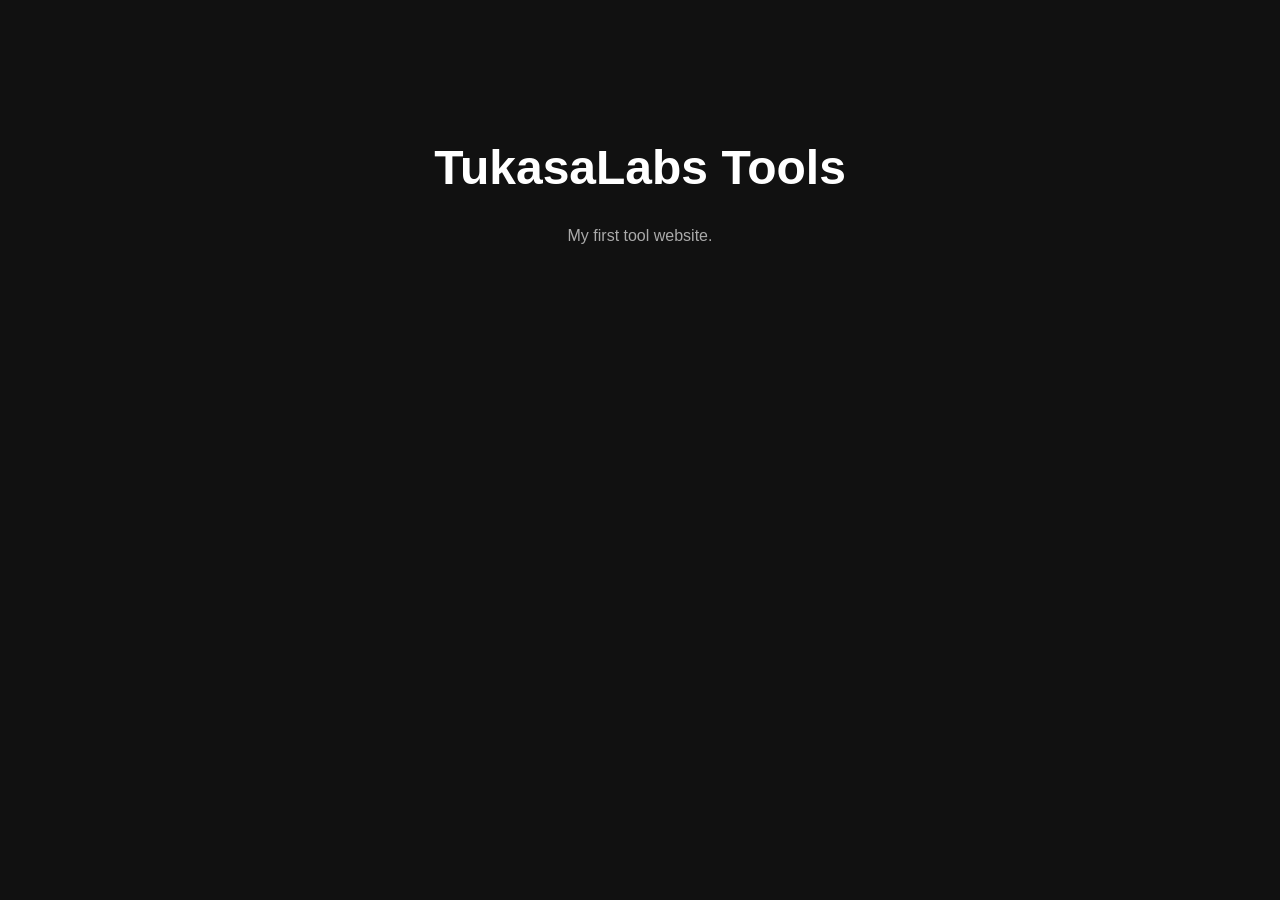
==== index.html @ 0bcee1b5 "Add basic styles" ====
<!DOCTYPE html>
<html lang="ja">
<head>
  <meta charset="UTF-8">
  <meta name="viewport" content="width=device-width, initial-scale=1.0">
  <title>TukasaLabs Tools</title>

  <style>
    body {
      background: #111;
      color: white;
      font-family: sans-serif;
      text-align: center;
      padding-top: 100px;
    }

    h1 {
      font-size: 48px;
    }

    p {
      color: #aaa;
    }
  </style>
</head>

<body>
  <h1>TukasaLabs Tools</h1>
  <p>My first tool website.</p>
</body>
</html>
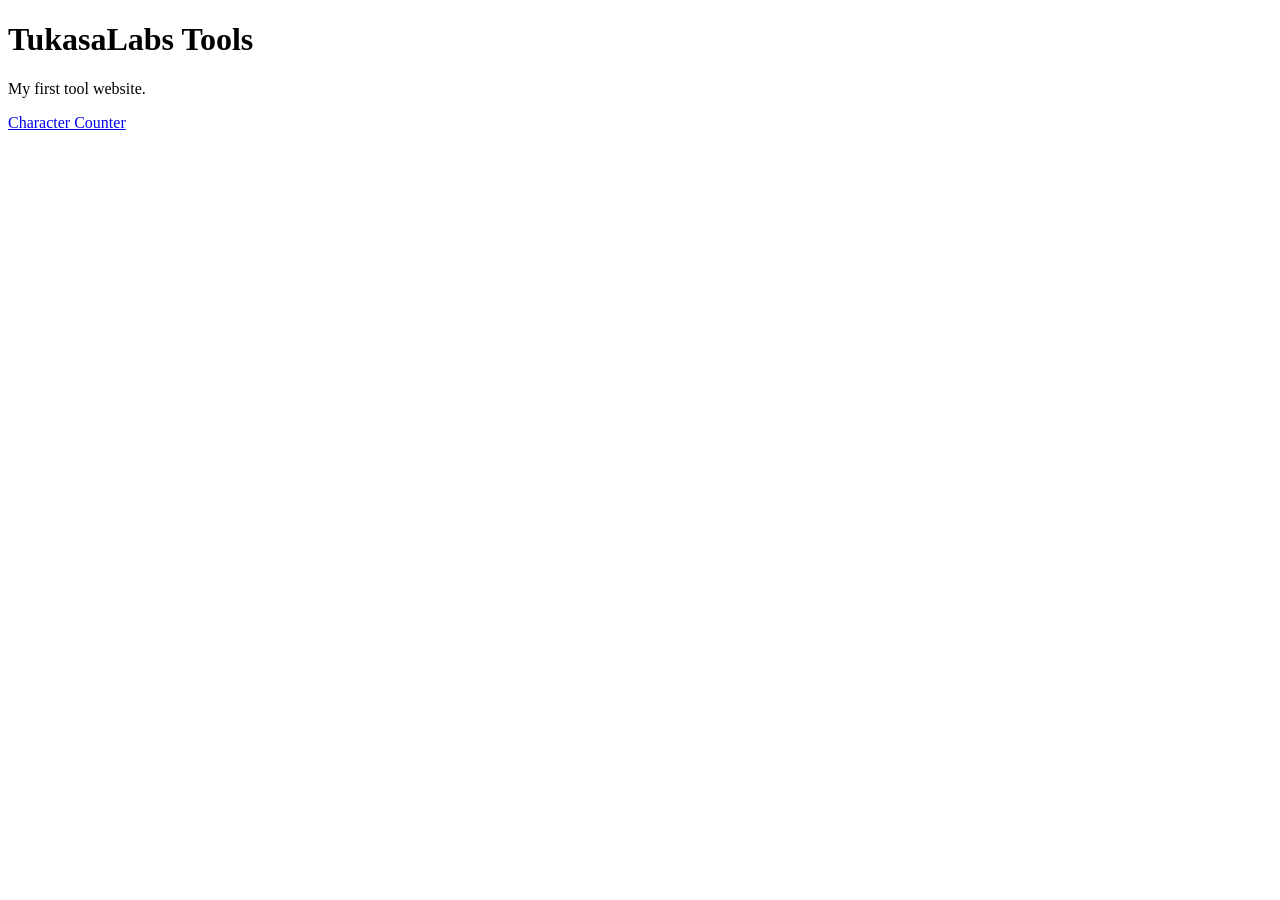
==== commit ccbb552d: "Update index.html" ====
--- a/index.html
+++ b/index.html
@@ -4,28 +4,14 @@
   <meta charset="UTF-8">
   <meta name="viewport" content="width=device-width, initial-scale=1.0">
   <title>TukasaLabs Tools</title>
+</head>
+<body>
 
-  <style>
-    body {
-      background: #111;
-      color: white;
-      font-family: sans-serif;
-      text-align: center;
-      padding-top: 100px;
-    }
+  <h1>TukasaLabs Tools</h1>
 
-    h1 {
-      font-size: 48px;
-    }
+  <p>My first tool website.</p>
 
-    p {
-      color: #aaa;
-    }
-  </style>
-</head>
+  <a href="tools/counter/">Character Counter</a>
 
-<body>
-  <h1>TukasaLabs Tools</h1>
-  <p>My first tool website.</p>
 </body>
 </html>
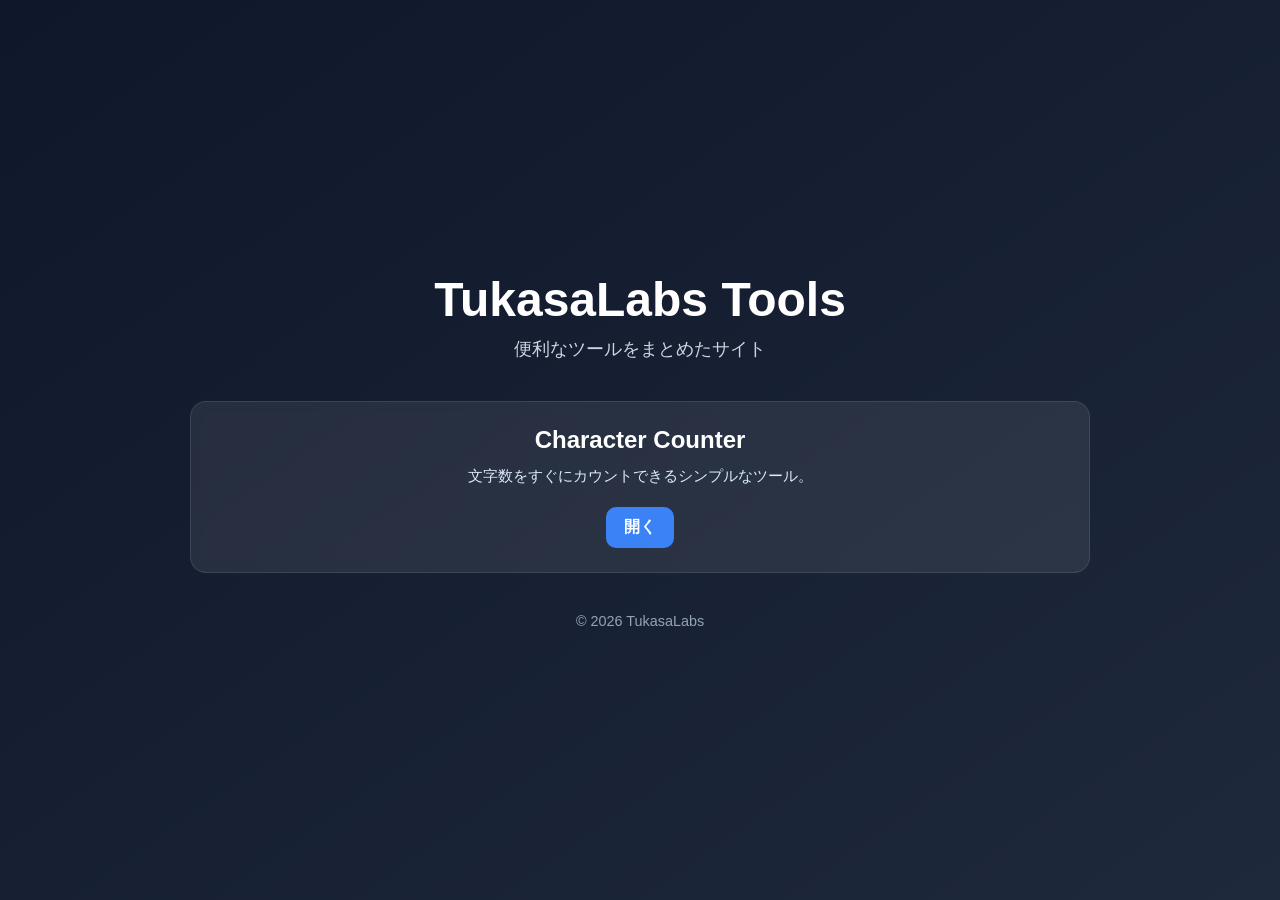
==== commit 7451191e: "Update index.html" ====
--- a/index.html
+++ b/index.html
@@ -1,17 +1,127 @@
 <!DOCTYPE html>
 <html lang="ja">
 <head>
-  <meta charset="UTF-8">
-  <meta name="viewport" content="width=device-width, initial-scale=1.0">
+  <meta charset="UTF-8" />
+  <meta name="viewport" content="width=device-width, initial-scale=1.0" />
   <title>TukasaLabs Tools</title>
+  <style>
+    * {
+      margin: 0;
+      padding: 0;
+      box-sizing: border-box;
+    }
+
+    body {
+      font-family: Arial, sans-serif;
+      background: linear-gradient(to bottom right, #0f172a, #1e293b);
+      color: white;
+      min-height: 100vh;
+      display: flex;
+      justify-content: center;
+      align-items: center;
+      padding: 20px;
+    }
+
+    .container {
+      width: 100%;
+      max-width: 900px;
+      text-align: center;
+    }
+
+    h1 {
+      font-size: 3rem;
+      margin-bottom: 10px;
+    }
+
+    p {
+      color: #cbd5e1;
+      margin-bottom: 40px;
+      font-size: 1.1rem;
+    }
+
+    .tools {
+      display: grid;
+      grid-template-columns: repeat(auto-fit, minmax(250px, 1fr));
+      gap: 20px;
+    }
+
+    .card {
+      background: rgba(255, 255, 255, 0.08);
+      border: 1px solid rgba(255, 255, 255, 0.1);
+      border-radius: 16px;
+      padding: 24px;
+      transition: 0.2s ease;
+      backdrop-filter: blur(6px);
+    }
+
+    .card:hover {
+      transform: translateY(-5px);
+      background: rgba(255, 255, 255, 0.12);
+    }
+
+    .card h2 {
+      margin-bottom: 12px;
+      font-size: 1.5rem;
+    }
+
+    .card p {
+      font-size: 0.95rem;
+      margin-bottom: 20px;
+      color: #dbeafe;
+    }
+
+    .card a {
+      display: inline-block;
+      text-decoration: none;
+      background: #3b82f6;
+      color: white;
+      padding: 10px 18px;
+      border-radius: 10px;
+      transition: 0.2s ease;
+      font-weight: bold;
+    }
+
+    .card a:hover {
+      background: #2563eb;
+    }
+
+    footer {
+      margin-top: 40px;
+      color: #94a3b8;
+      font-size: 0.9rem;
+    }
+  </style>
 </head>
 <body>
+  <div class="container">
+    <h1>TukasaLabs Tools</h1>
+    <p>便利なツールをまとめたサイト</p>
 
-  <h1>TukasaLabs Tools</h1>
+    <div class="tools">
+      <!-- Character Counter -->
+      <div class="card">
+        <h2>Character Counter</h2>
+        <p>
+          文字数をすぐにカウントできるシンプルなツール。
+        </p>
 
-  <p>My first tool website.</p>
+        <!-- ↓ ファイル名を自分のものに変更 -->
+        <a href="tools/counter/index.html">開く</a>
+      </div>
 
-  <a href="tools/counter/">Character Counter</a>
+      <!-- 新しいツールを追加するときはここをコピー -->
+      <!--
+      <div class="card">
+        <h2>Tool Name</h2>
+        <p>ツールの説明</p>
+        <a href="tool.html">開く</a>
+      </div>
+      -->
+    </div>
 
+    <footer>
+      © 2026 TukasaLabs
+    </footer>
+  </div>
 </body>
 </html>
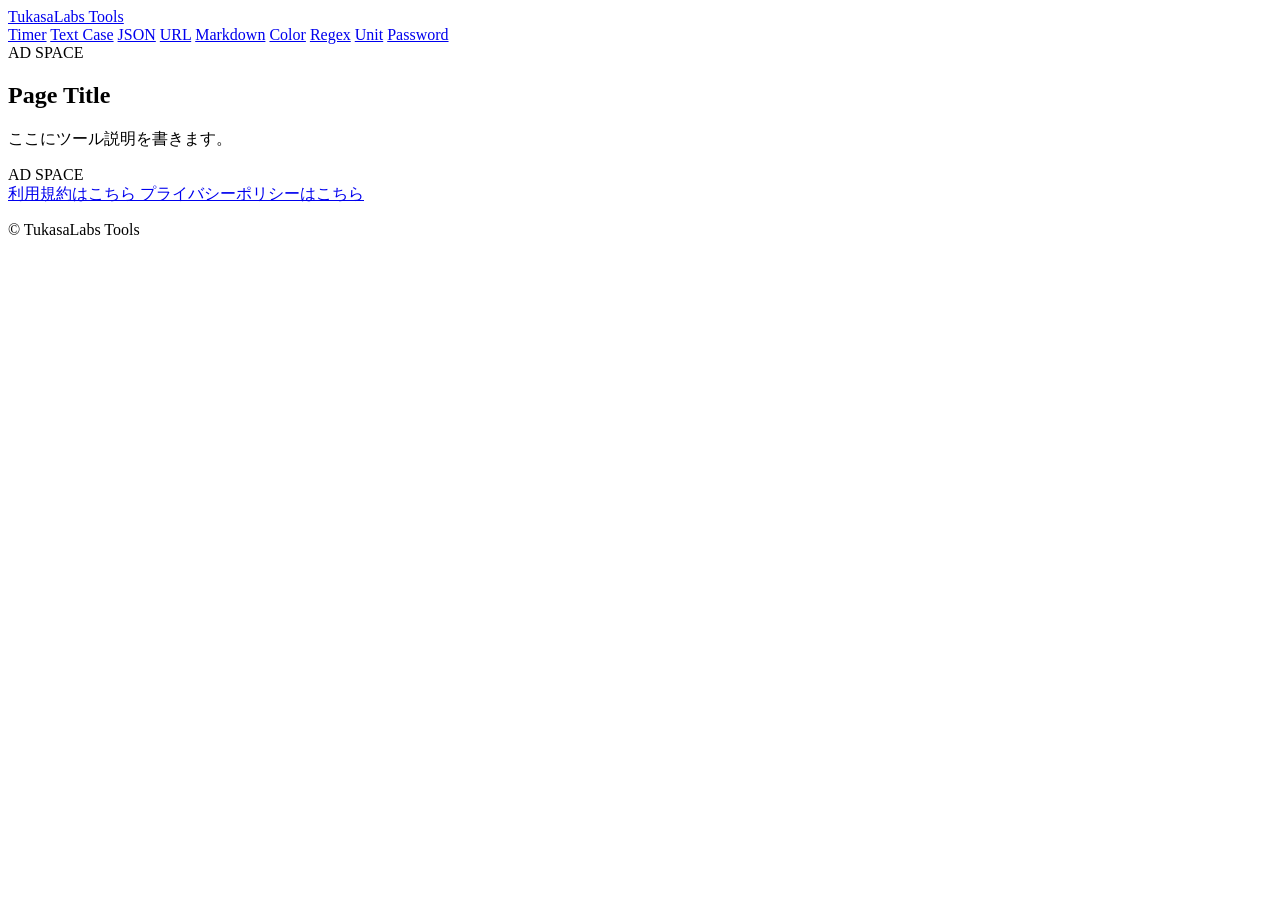
==== commit 9688cd05: "Update index.html" ====
--- a/index.html
+++ b/index.html
@@ -3,125 +3,91 @@
 <head>
   <meta charset="UTF-8" />
   <meta name="viewport" content="width=device-width, initial-scale=1.0" />
+
   <title>TukasaLabs Tools</title>
-  <style>
-    * {
-      margin: 0;
-      padding: 0;
-      box-sizing: border-box;
-    }
+  <meta
+    name="description"
+    content="軽量で高速なWebツール集"
+  />
 
-    body {
-      font-family: Arial, sans-serif;
-      background: linear-gradient(to bottom right, #0f172a, #1e293b);
-      color: white;
-      min-height: 100vh;
-      display: flex;
-      justify-content: center;
-      align-items: center;
-      padding: 20px;
-    }
-
-    .container {
-      width: 100%;
-      max-width: 900px;
-      text-align: center;
-    }
-
-    h1 {
-      font-size: 3rem;
-      margin-bottom: 10px;
-    }
-
-    p {
-      color: #cbd5e1;
-      margin-bottom: 40px;
-      font-size: 1.1rem;
-    }
-
-    .tools {
-      display: grid;
-      grid-template-columns: repeat(auto-fit, minmax(250px, 1fr));
-      gap: 20px;
-    }
-
-    .card {
-      background: rgba(255, 255, 255, 0.08);
-      border: 1px solid rgba(255, 255, 255, 0.1);
-      border-radius: 16px;
-      padding: 24px;
-      transition: 0.2s ease;
-      backdrop-filter: blur(6px);
-    }
-
-    .card:hover {
-      transform: translateY(-5px);
-      background: rgba(255, 255, 255, 0.12);
-    }
-
-    .card h2 {
-      margin-bottom: 12px;
-      font-size: 1.5rem;
-    }
-
-    .card p {
-      font-size: 0.95rem;
-      margin-bottom: 20px;
-      color: #dbeafe;
-    }
-
-    .card a {
-      display: inline-block;
-      text-decoration: none;
-      background: #3b82f6;
-      color: white;
-      padding: 10px 18px;
-      border-radius: 10px;
-      transition: 0.2s ease;
-      font-weight: bold;
-    }
-
-    .card a:hover {
-      background: #2563eb;
-    }
-
-    footer {
-      margin-top: 40px;
-      color: #94a3b8;
-      font-size: 0.9rem;
-    }
-  </style>
+  <link rel="stylesheet" href="style.css" />
 </head>
 <body>
-  <div class="container">
-    <h1>TukasaLabs Tools</h1>
-    <p>便利なツールをまとめたサイト</p>
 
-    <div class="tools">
-      <!-- Character Counter -->
-      <div class="card">
-        <h2>Character Counter</h2>
+  <!-- Header -->
+  <header class="site-header">
+    <div class="header-inner">
+
+      <a href="index.html" class="logo">
+        TukasaLabs Tools
+      </a>
+
+      <nav class="top-nav">
+        <a href="timer.html">Timer</a>
+        <a href="text-case.html">Text Case</a>
+        <a href="json-formatter.html">JSON</a>
+        <a href="url-encoder.html">URL</a>
+        <a href="markdown-preview.html">Markdown</a>
+        <a href="color-tool.html">Color</a>
+        <a href="regex-tester.html">Regex</a>
+        <a href="unit-converter.html">Unit</a>
+        <a href="password-generator.html">Password</a>
+      </nav>
+
+    </div>
+  </header>
+
+  <!-- Main Layout -->
+  <div class="page-layout">
+
+    <!-- Left Ad -->
+    <aside class="ad-space left-ad">
+      AD SPACE
+    </aside>
+
+    <!-- Main Content -->
+    <main class="main-content">
+
+      <section class="tool-container">
+
+        <h1>Page Title</h1>
+
         <p>
-          文字数をすぐにカウントできるシンプルなツール。
+          ここにツール説明を書きます。
         </p>
 
-        <!-- ↓ ファイル名を自分のものに変更 -->
-        <a href="tools/counter/index.html">開く</a>
-      </div>
+      </section>
 
-      <!-- 新しいツールを追加するときはここをコピー -->
-      <!--
-      <div class="card">
-        <h2>Tool Name</h2>
-        <p>ツールの説明</p>
-        <a href="tool.html">開く</a>
-      </div>
-      -->
+    </main>
+
+    <!-- Right Ad -->
+    <aside class="ad-space right-ad">
+      AD SPACE
+    </aside>
+
+  </div>
+
+  <!-- Footer -->
+  <footer class="site-footer">
+
+    <div class="footer-links">
+
+      <a href="terms.html">
+        利用規約はこちら
+      </a>
+
+      <a href="privacy.html">
+        プライバシーポリシーはこちら
+      </a>
+
     </div>
 
-    <footer>
-      © 2026 TukasaLabs
-    </footer>
-  </div>
+    <p class="copyright">
+      © TukasaLabs Tools
+    </p>
+
+  </footer>
+
+  <script src="script.js"></script>
 </body>
 </html>
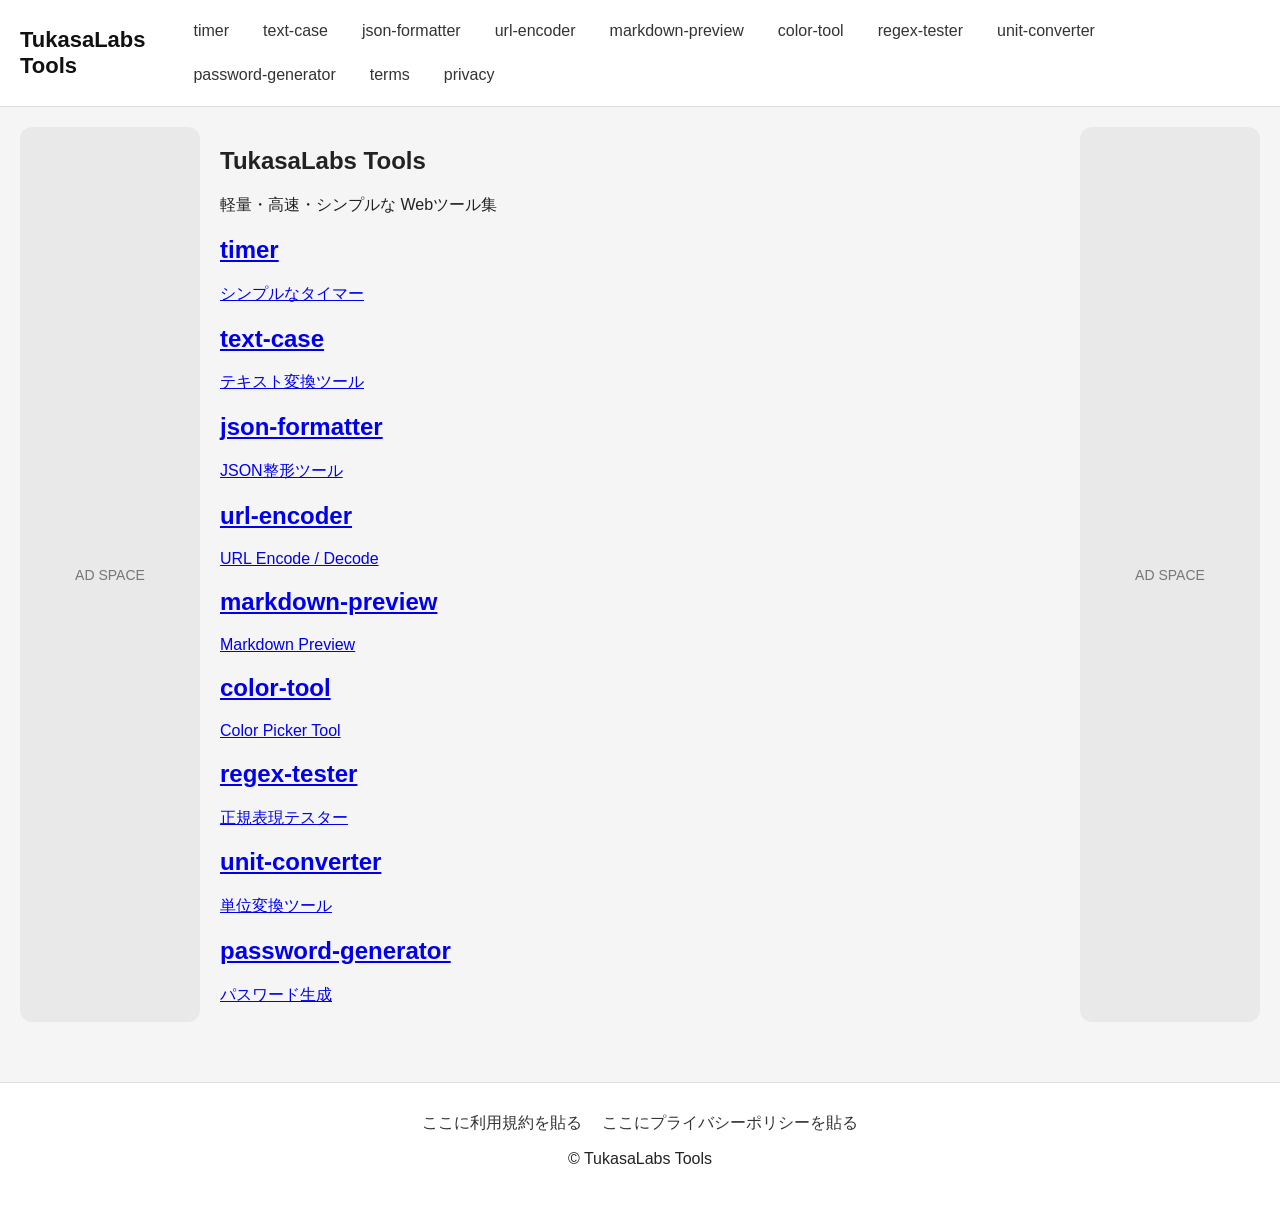
==== commit 81e545d0: "Update index.html" ====
--- a/index.html
+++ b/index.html
@@ -5,17 +5,22 @@
   <meta name="viewport" content="width=device-width, initial-scale=1.0" />
 
   <title>TukasaLabs Tools</title>
+
   <meta
     name="description"
-    content="軽量で高速なWebツール集"
+    content="軽量・高速・シンプルなWebツール集"
   />
 
   <link rel="stylesheet" href="style.css" />
 </head>
 <body>
 
-  <!-- Header -->
+  <!-- =========================
+       Header
+  ========================== -->
+
   <header class="site-header">
+
     <div class="header-inner">
 
       <a href="index.html" class="logo">
@@ -23,61 +28,189 @@
       </a>
 
       <nav class="top-nav">
-        <a href="timer.html">Timer</a>
-        <a href="text-case.html">Text Case</a>
-        <a href="json-formatter.html">JSON</a>
-        <a href="url-encoder.html">URL</a>
-        <a href="markdown-preview.html">Markdown</a>
-        <a href="color-tool.html">Color</a>
-        <a href="regex-tester.html">Regex</a>
-        <a href="unit-converter.html">Unit</a>
-        <a href="password-generator.html">Password</a>
+
+        <a href="timer.html">timer</a>
+
+        <a href="text-case.html">
+          text-case
+        </a>
+
+        <a href="json-formatter.html">
+          json-formatter
+        </a>
+
+        <a href="url-encoder.html">
+          url-encoder
+        </a>
+
+        <a href="markdown-preview.html">
+          markdown-preview
+        </a>
+
+        <a href="color-tool.html">
+          color-tool
+        </a>
+
+        <a href="regex-tester.html">
+          regex-tester
+        </a>
+
+        <a href="unit-converter.html">
+          unit-converter
+        </a>
+
+        <a href="password-generator.html">
+          password-generator
+        </a>
+
+        <a href="terms.html">
+          terms
+        </a>
+
+        <a href="privacy.html">
+          privacy
+        </a>
+
       </nav>
 
     </div>
+
   </header>
 
-  <!-- Main Layout -->
+  <!-- =========================
+       Layout
+  ========================== -->
+
   <div class="page-layout">
 
     <!-- Left Ad -->
-    <aside class="ad-space left-ad">
-      AD SPACE
+
+    <aside class="ad-space">
+
+      <div class="ad-box">
+        AD SPACE
+      </div>
+
     </aside>
 
-    <!-- Main Content -->
+    <!-- =========================
+         Main
+    ========================== -->
+
     <main class="main-content">
 
-      <section class="tool-container">
-
-        <h1>Page Title</h1>
+      <section class="hero-section">
+
+        <h1>
+          TukasaLabs Tools
+        </h1>
 
         <p>
-          ここにツール説明を書きます。
+          軽量・高速・シンプルな
+          Webツール集
         </p>
 
       </section>
 
+      <!-- =========================
+           Tool Grid
+      ========================== -->
+
+      <section class="tool-grid">
+
+        <a class="tool-card" href="timer.html">
+          <h2>timer</h2>
+          <p>
+            シンプルなタイマー
+          </p>
+        </a>
+
+        <a class="tool-card" href="text-case.html">
+          <h2>text-case</h2>
+          <p>
+            テキスト変換ツール
+          </p>
+        </a>
+
+        <a class="tool-card" href="json-formatter.html">
+          <h2>json-formatter</h2>
+          <p>
+            JSON整形ツール
+          </p>
+        </a>
+
+        <a class="tool-card" href="url-encoder.html">
+          <h2>url-encoder</h2>
+          <p>
+            URL Encode / Decode
+          </p>
+        </a>
+
+        <a class="tool-card" href="markdown-preview.html">
+          <h2>markdown-preview</h2>
+          <p>
+            Markdown Preview
+          </p>
+        </a>
+
+        <a class="tool-card" href="color-tool.html">
+          <h2>color-tool</h2>
+          <p>
+            Color Picker Tool
+          </p>
+        </a>
+
+        <a class="tool-card" href="regex-tester.html">
+          <h2>regex-tester</h2>
+          <p>
+            正規表現テスター
+          </p>
+        </a>
+
+        <a class="tool-card" href="unit-converter.html">
+          <h2>unit-converter</h2>
+          <p>
+            単位変換ツール
+          </p>
+        </a>
+
+        <a class="tool-card" href="password-generator.html">
+          <h2>password-generator</h2>
+          <p>
+            パスワード生成
+          </p>
+        </a>
+
+      </section>
+
     </main>
 
     <!-- Right Ad -->
-    <aside class="ad-space right-ad">
-      AD SPACE
+
+    <aside class="ad-space">
+
+      <div class="ad-box">
+        AD SPACE
+      </div>
+
     </aside>
 
   </div>
 
-  <!-- Footer -->
+  <!-- =========================
+       Footer
+  ========================== -->
+
   <footer class="site-footer">
 
     <div class="footer-links">
 
       <a href="terms.html">
-        利用規約はこちら
+        ここに利用規約を貼る
       </a>
 
       <a href="privacy.html">
-        プライバシーポリシーはこちら
+        ここにプライバシーポリシーを貼る
       </a>
 
     </div>
@@ -88,6 +221,5 @@
 
   </footer>
 
-  <script src="script.js"></script>
 </body>
 </html>
--- a/style.css
+++ b/style.css
@@ -0,0 +1,229 @@
+* {
+  box-sizing: border-box;
+}
+
+body {
+  margin: 0;
+  font-family:
+    -apple-system,
+    BlinkMacSystemFont,
+    "Segoe UI",
+    sans-serif;
+
+  background: #f5f5f5;
+  color: #222;
+}
+
+/* ======================
+   Header
+====================== */
+
+.site-header {
+  background: #ffffff;
+  border-bottom: 1px solid #ddd;
+  position: sticky;
+  top: 0;
+  z-index: 1000;
+}
+
+.header-inner {
+  max-width: 1600px;
+  margin: 0 auto;
+
+  display: flex;
+  align-items: center;
+  justify-content: space-between;
+
+  padding: 14px 20px;
+}
+
+.logo {
+  font-size: 22px;
+  font-weight: bold;
+  color: #111;
+  text-decoration: none;
+}
+
+/* ======================
+   Navigation
+====================== */
+
+.top-nav {
+  display: flex;
+  flex-wrap: wrap;
+  gap: 10px;
+}
+
+.top-nav a {
+  text-decoration: none;
+  color: #333;
+
+  padding: 8px 12px;
+  border-radius: 8px;
+
+  transition: 0.2s;
+}
+
+.top-nav a:hover {
+  background: #f0f0f0;
+}
+
+/* ======================
+   Layout
+====================== */
+
+.page-layout {
+  max-width: 1600px;
+  margin: 0 auto;
+
+  display: flex;
+  gap: 20px;
+
+  padding: 20px;
+}
+
+/* ======================
+   Ad Space
+====================== */
+
+.ad-space {
+  width: 180px;
+  min-height: 600px;
+
+  background: #e9e9e9;
+
+  border-radius: 12px;
+
+  display: flex;
+  align-items: center;
+  justify-content: center;
+
+  color: #777;
+  font-size: 14px;
+
+  position: sticky;
+  top: 90px;
+}
+
+/* ======================
+   Main Content
+====================== */
+
+.main-content {
+  flex: 1;
+  max-width: 900px;
+  margin: 0 auto;
+}
+
+.tool-container {
+  background: white;
+  padding: 28px;
+  border-radius: 16px;
+
+  box-shadow:
+    0 2px 10px rgba(0,0,0,0.05);
+}
+
+.tool-container h1 {
+  margin-top: 0;
+}
+
+/* ======================
+   Inputs
+====================== */
+
+input,
+textarea,
+button,
+select {
+  width: 100%;
+  margin-top: 14px;
+
+  padding: 12px;
+
+  border-radius: 10px;
+  border: 1px solid #ccc;
+
+  font-size: 16px;
+}
+
+textarea {
+  min-height: 200px;
+  resize: vertical;
+}
+
+button {
+  background: #111;
+  color: white;
+  cursor: pointer;
+  border: none;
+}
+
+button:hover {
+  opacity: 0.9;
+}
+
+/* ======================
+   Footer
+====================== */
+
+.site-footer {
+  margin-top: 40px;
+
+  background: white;
+  border-top: 1px solid #ddd;
+
+  padding: 30px 20px;
+  text-align: center;
+}
+
+.footer-links {
+  display: flex;
+  justify-content: center;
+  gap: 20px;
+
+  margin-bottom: 12px;
+}
+
+.footer-links a {
+  color: #333;
+  text-decoration: none;
+}
+
+.footer-links a:hover {
+  text-decoration: underline;
+}
+
+/* ======================
+   Mobile
+====================== */
+
+@media (max-width: 1200px) {
+
+  .ad-space {
+    display: none;
+  }
+
+  .page-layout {
+    justify-content: center;
+  }
+
+}
+
+@media (max-width: 768px) {
+
+  .header-inner {
+    flex-direction: column;
+    align-items: flex-start;
+    gap: 12px;
+  }
+
+  .top-nav {
+    width: 100%;
+  }
+
+  .tool-container {
+    padding: 20px;
+  }
+
+}
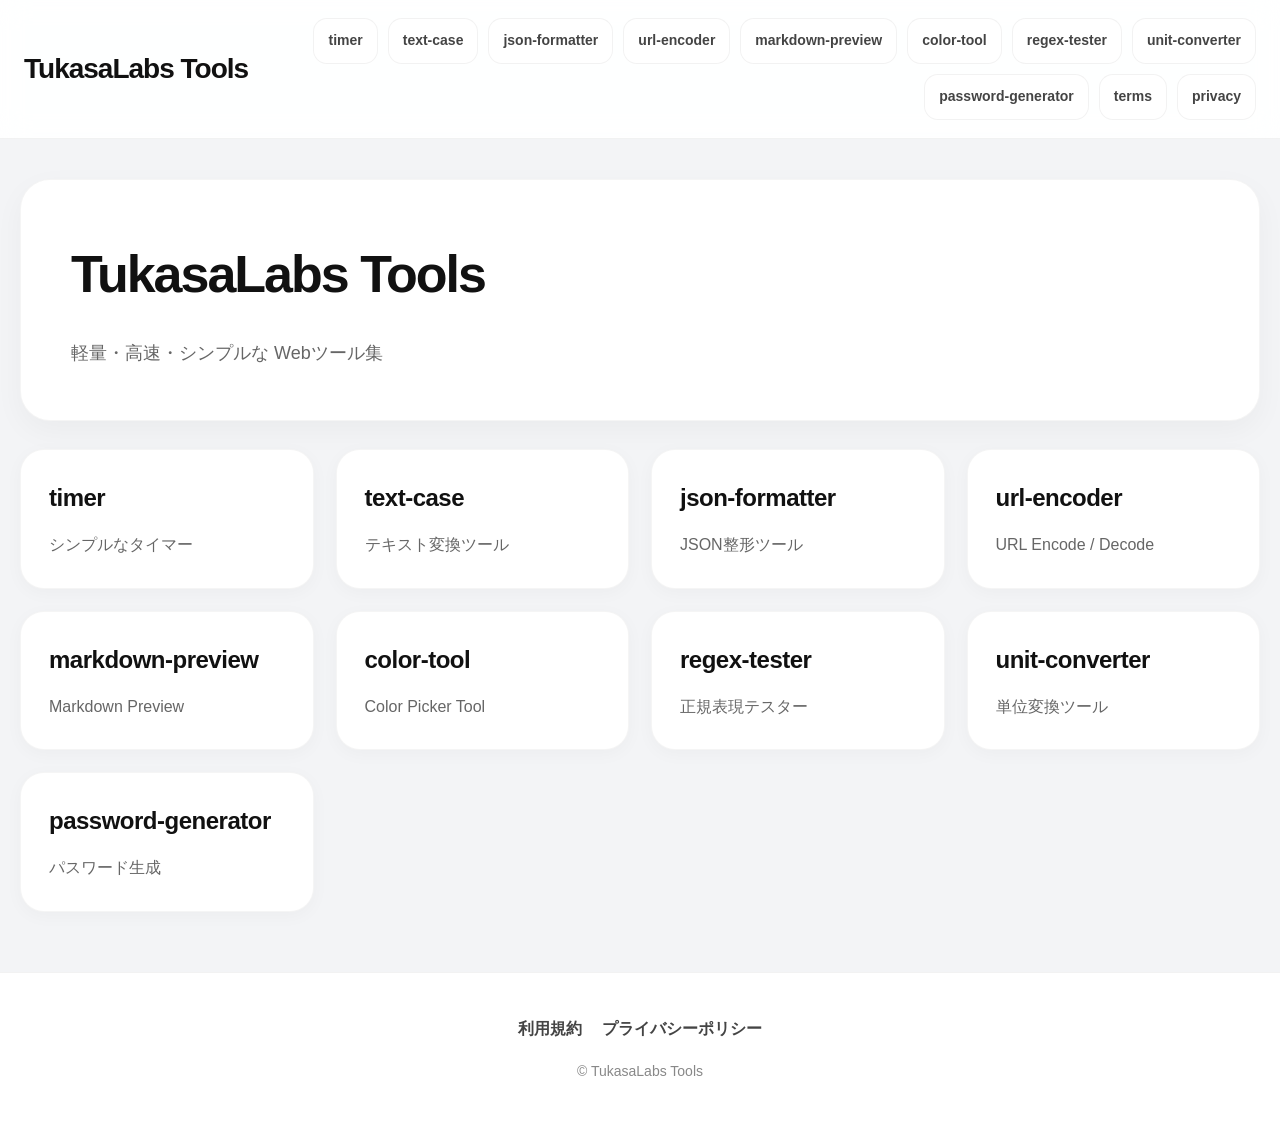
==== commit 9c5a836d: "Update index.html" ====
--- a/index.html
+++ b/index.html
@@ -206,11 +206,11 @@
     <div class="footer-links">
 
       <a href="terms.html">
-        ここに利用規約を貼る
+        利用規約
       </a>
 
       <a href="privacy.html">
-        ここにプライバシーポリシーを貼る
+        プライバシーポリシー
       </a>
 
     </div>
--- a/style.css
+++ b/style.css
@@ -1,229 +1,930 @@
+/* ==================================================
+   RESET / BASE
+================================================== */
+
 * {
+  margin: 0;
+  padding: 0;
+
   box-sizing: border-box;
 }
 
+html {
+  scroll-behavior: smooth;
+}
+
 body {
-  margin: 0;
   font-family:
     -apple-system,
     BlinkMacSystemFont,
     "Segoe UI",
     sans-serif;
 
-  background: #f5f5f5;
-  color: #222;
-}
-
-/* ======================
-   Header
-====================== */
+  background: #f3f4f6;
+
+  color: #111;
+
+  line-height: 1.7;
+}
+
+/* ==================================================
+   GLOBAL
+================================================== */
+
+a {
+  color: inherit;
+}
+
+button,
+input,
+textarea,
+select {
+  font: inherit;
+}
+
+button {
+  cursor: pointer;
+}
+
+textarea,
+input,
+select {
+  width: 100%;
+
+  border:
+    1px solid rgba(0,0,0,0.08);
+
+  border-radius: 16px;
+
+  padding: 16px;
+
+  background: white;
+
+  color: #111;
+
+  transition: 0.2s;
+}
+
+textarea:focus,
+input:focus,
+select:focus {
+  outline: none;
+
+  border-color: #111;
+
+  box-shadow:
+    0 0 0 4px rgba(0,0,0,0.05);
+}
+
+/* ==================================================
+   HEADER
+================================================== */
 
 .site-header {
-  background: #ffffff;
-  border-bottom: 1px solid #ddd;
   position: sticky;
+
   top: 0;
+
   z-index: 1000;
+
+  background: rgba(255,255,255,0.92);
+
+  backdrop-filter: blur(14px);
+
+  border-bottom:
+    1px solid rgba(0,0,0,0.05);
 }
 
 .header-inner {
-  max-width: 1600px;
+  max-width: 1800px;
+
   margin: 0 auto;
 
+  padding: 18px 24px;
+
   display: flex;
+
   align-items: center;
+
   justify-content: space-between;
 
-  padding: 14px 20px;
+  gap: 24px;
 }
 
 .logo {
-  font-size: 22px;
-  font-weight: bold;
+  text-decoration: none;
+
   color: #111;
-  text-decoration: none;
-}
-
-/* ======================
-   Navigation
-====================== */
+
+  font-size: 28px;
+
+  font-weight: 800;
+
+  letter-spacing: -1px;
+
+  white-space: nowrap;
+}
+
+/* ==================================================
+   NAVIGATION
+================================================== */
 
 .top-nav {
   display: flex;
+
   flex-wrap: wrap;
+
+  justify-content: flex-end;
+
   gap: 10px;
 }
 
 .top-nav a {
   text-decoration: none;
-  color: #333;
-
-  padding: 8px 12px;
-  border-radius: 8px;
+
+  background: white;
+
+  color: #444;
+
+  padding: 10px 14px;
+
+  border-radius: 14px;
+
+  border:
+    1px solid rgba(0,0,0,0.05);
+
+  font-size: 14px;
+
+  font-weight: 600;
 
   transition: 0.2s;
 }
 
 .top-nav a:hover {
-  background: #f0f0f0;
-}
-
-/* ======================
-   Layout
-====================== */
+  background: #111;
+
+  color: white;
+
+  transform: translateY(-2px);
+}
+
+/* ==================================================
+   PAGE LAYOUT
+================================================== */
 
 .page-layout {
-  max-width: 1600px;
-  margin: 0 auto;
+  max-width: 1800px;
+
+  margin: 40px auto;
+
+  padding: 0 20px;
+
+  display: grid;
+
+  grid-template-columns:
+    240px
+    minmax(0, 1000px)
+    240px;
+
+  gap: 28px;
+
+  align-items: start;
+}
+
+.main-content {
+  width: 100%;
+}
+
+/* ==================================================
+   AD SPACE
+================================================== */
+
+.ad-space {
+  position: sticky;
+
+  top: 110px;
+}
+
+.ad-box {
+  height: 720px;
+
+  background: white;
+
+  border-radius: 28px;
+
+  border:
+    1px dashed #ccc;
 
   display: flex;
+
+  align-items: center;
+
+  justify-content: center;
+
+  color: #999;
+
+  font-size: 14px;
+
+  box-shadow:
+    0 4px 20px rgba(0,0,0,0.04);
+}
+
+/* ==================================================
+   COMMON CARD
+================================================== */
+
+.card {
+  background: white;
+
+  border-radius: 28px;
+
+  padding: 40px;
+
+  border:
+    1px solid rgba(0,0,0,0.04);
+
+  box-shadow:
+    0 10px 30px rgba(0,0,0,0.04);
+}
+
+/* ==================================================
+   HERO SECTION
+================================================== */
+
+.hero-section {
+  background: white;
+
+  border-radius: 30px;
+
+  padding: 50px;
+
+  margin-bottom: 28px;
+
+  border:
+    1px solid rgba(0,0,0,0.04);
+
+  box-shadow:
+    0 10px 30px rgba(0,0,0,0.04);
+}
+
+.hero-section h1 {
+  font-size: 52px;
+
+  letter-spacing: -2px;
+
+  margin-bottom: 18px;
+}
+
+.hero-section p {
+  color: #666;
+
+  font-size: 18px;
+
+  line-height: 1.9;
+
+  max-width: 700px;
+}
+
+/* ==================================================
+   TOOL GRID
+================================================== */
+
+.tool-grid {
+  display: grid;
+
+  grid-template-columns:
+    repeat(auto-fit, minmax(260px, 1fr));
+
+  gap: 22px;
+}
+
+.tool-card {
+  background: white;
+
+  border-radius: 24px;
+
+  padding: 28px;
+
+  text-decoration: none;
+
+  color: #111;
+
+  border:
+    1px solid rgba(0,0,0,0.04);
+
+  box-shadow:
+    0 4px 18px rgba(0,0,0,0.03);
+
+  transition: 0.2s;
+}
+
+.tool-card:hover {
+  transform: translateY(-4px);
+}
+
+.tool-card h2 {
+  margin-bottom: 12px;
+
+  font-size: 24px;
+
+  letter-spacing: -0.5px;
+}
+
+.tool-card p {
+  color: #666;
+
+  line-height: 1.8;
+}
+
+/* ==================================================
+   BUTTONS
+================================================== */
+
+.primary-button,
+.case-buttons button,
+.action-buttons button,
+.control-buttons button,
+.preset-buttons button {
+  border: none;
+
+  background: #111;
+
+  color: white;
+
+  border-radius: 16px;
+
+  padding: 15px 18px;
+
+  font-size: 15px;
+
+  font-weight: 600;
+
+  transition: 0.2s;
+}
+
+.primary-button:hover,
+.case-buttons button:hover,
+.action-buttons button:hover,
+.control-buttons button:hover,
+.preset-buttons button:hover {
+  transform: translateY(-2px);
+
+  opacity: 0.96;
+}
+
+/* ==================================================
+   TIMER PAGE
+================================================== */
+
+.timer-page {
+  background: white;
+
+  border-radius: 28px;
+
+  padding: 42px;
+
+  border:
+    1px solid rgba(0,0,0,0.04);
+
+  box-shadow:
+    0 10px 30px rgba(0,0,0,0.04);
+}
+
+.tool-description {
+  color: #666;
+
+  font-size: 17px;
+
+  margin-bottom: 34px;
+
+  line-height: 1.8;
+}
+
+/* ==================================================
+   TIMER DISPLAY
+================================================== */
+
+.timer-display {
+  font-size: 82px;
+
+  font-weight: 800;
+
+  text-align: center;
+
+  letter-spacing: 4px;
+
+  margin-bottom: 34px;
+}
+
+/* ==================================================
+   PROGRESS BAR
+================================================== */
+
+.progress-wrapper {
+  width: 100%;
+
+  height: 20px;
+
+  background: #ececec;
+
+  border-radius: 999px;
+
+  overflow: hidden;
+
+  margin-bottom: 34px;
+}
+
+.progress-bar {
+  width: 0%;
+
+  height: 100%;
+
+  background: #111;
+
+  transition: width 1s linear;
+}
+
+/* ==================================================
+   TIMER INPUTS
+================================================== */
+
+.time-inputs {
+  display: grid;
+
+  grid-template-columns:
+    repeat(3, 1fr);
+
   gap: 20px;
 
-  padding: 20px;
-}
-
-/* ======================
-   Ad Space
-====================== */
-
-.ad-space {
-  width: 180px;
-  min-height: 600px;
-
-  background: #e9e9e9;
-
-  border-radius: 12px;
-
+  margin-bottom: 30px;
+}
+
+.input-group label {
+  display: block;
+
+  margin-bottom: 10px;
+
+  font-weight: 700;
+
+  color: #444;
+}
+
+/* ==================================================
+   PRESET BUTTONS
+================================================== */
+
+.preset-buttons {
   display: flex;
-  align-items: center;
-  justify-content: center;
-
-  color: #777;
+
+  flex-wrap: wrap;
+
+  gap: 12px;
+
+  margin-bottom: 30px;
+}
+
+/* ==================================================
+   TIMER CONTROLS
+================================================== */
+
+.control-buttons {
+  display: grid;
+
+  grid-template-columns:
+    repeat(3, 1fr);
+
+  gap: 16px;
+
+  margin-bottom: 30px;
+}
+
+/* ==================================================
+   TIMER STATUS
+================================================== */
+
+.timer-status {
+  text-align: center;
+
+  font-size: 18px;
+
+  font-weight: 700;
+
+  color: #555;
+}
+
+/* ==================================================
+   TEXT CASE PAGE
+================================================== */
+
+.text-case-page {
+  background: white;
+
+  border-radius: 28px;
+
+  padding: 42px;
+
+  border:
+    1px solid rgba(0,0,0,0.04);
+
+  box-shadow:
+    0 10px 30px rgba(0,0,0,0.04);
+}
+
+.text-case-page h1 {
+  font-size: 44px;
+
+  letter-spacing: -1px;
+
+  margin-bottom: 10px;
+}
+
+/* ==================================================
+   LABELS
+================================================== */
+
+.section-label {
+  display: block;
+
+  margin-top: 28px;
+  margin-bottom: 12px;
+
+  font-size: 15px;
+
+  font-weight: 700;
+
+  color: #444;
+}
+
+/* ==================================================
+   TEXTAREA
+================================================== */
+
+.text-case-page textarea {
+  min-height: 220px;
+
+  background: #fafafa;
+
+  line-height: 1.8;
+}
+
+/* ==================================================
+   BUTTON GRID
+================================================== */
+
+.case-buttons {
+  display: grid;
+
+  grid-template-columns:
+    repeat(auto-fit, minmax(180px, 1fr));
+
+  gap: 14px;
+
+  margin-top: 24px;
+}
+
+.action-buttons {
+  display: flex;
+
+  gap: 14px;
+
+  margin-top: 22px;
+}
+
+.action-buttons button {
+  flex: 1;
+}
+
+/* ==================================================
+   STATS
+================================================== */
+
+.text-stats {
+  display: grid;
+
+  grid-template-columns:
+    repeat(auto-fit, minmax(160px, 1fr));
+
+  gap: 18px;
+
+  margin-top: 36px;
+}
+
+.stat-card {
+  background:
+    linear-gradient(
+      180deg,
+      #ffffff,
+      #f7f7f7
+    );
+
+  border-radius: 22px;
+
+  padding: 26px;
+
+  text-align: center;
+
+  border:
+    1px solid rgba(0,0,0,0.04);
+
+  box-shadow:
+    0 4px 14px rgba(0,0,0,0.03);
+}
+
+.stat-title {
+  display: block;
+
+  color: #666;
+
   font-size: 14px;
 
-  position: sticky;
-  top: 90px;
-}
-
-/* ======================
-   Main Content
-====================== */
-
-.main-content {
-  flex: 1;
-  max-width: 900px;
-  margin: 0 auto;
-}
-
-.tool-container {
-  background: white;
-  padding: 28px;
-  border-radius: 16px;
+  margin-bottom: 12px;
+}
+
+.stat-value {
+  font-size: 34px;
+
+  font-weight: 800;
+
+  letter-spacing: -1px;
+}
+
+/* ==================================================
+   LEGAL PAGE
+================================================== */
+
+.legal-page {
+  display: flex;
+
+  flex-direction: column;
+
+  gap: 28px;
+}
+
+/* ==================================================
+   LEGAL HERO
+================================================== */
+
+.legal-hero {
+  background: white;
+
+  border-radius: 32px;
+
+  padding: 52px;
+
+  border:
+    1px solid rgba(0,0,0,0.04);
 
   box-shadow:
-    0 2px 10px rgba(0,0,0,0.05);
-}
-
-.tool-container h1 {
-  margin-top: 0;
-}
-
-/* ======================
-   Inputs
-====================== */
-
-input,
-textarea,
-button,
-select {
-  width: 100%;
-  margin-top: 14px;
-
-  padding: 12px;
-
-  border-radius: 10px;
-  border: 1px solid #ccc;
-
-  font-size: 16px;
-}
-
-textarea {
-  min-height: 200px;
-  resize: vertical;
-}
-
-button {
+    0 10px 30px rgba(0,0,0,0.04);
+}
+
+.legal-badge {
+  display: inline-block;
+
   background: #111;
+
   color: white;
-  cursor: pointer;
-  border: none;
-}
-
-button:hover {
-  opacity: 0.9;
-}
-
-/* ======================
-   Footer
-====================== */
+
+  padding: 8px 16px;
+
+  border-radius: 999px;
+
+  font-size: 13px;
+
+  font-weight: 700;
+
+  letter-spacing: 1px;
+
+  margin-bottom: 18px;
+}
+
+.legal-hero h1 {
+  font-size: 52px;
+
+  letter-spacing: -2px;
+
+  margin-bottom: 18px;
+}
+
+.legal-hero p {
+  color: #666;
+
+  font-size: 17px;
+
+  line-height: 1.9;
+
+  max-width: 700px;
+}
+
+.last-updated {
+  margin-top: 20px;
+
+  color: #888;
+
+  font-size: 14px;
+}
+
+/* ==================================================
+   LEGAL CONTENT
+================================================== */
+
+.legal-content {
+  display: flex;
+
+  flex-direction: column;
+
+  gap: 24px;
+}
+
+/* ==================================================
+   LEGAL SECTION
+================================================== */
+
+.legal-section {
+  background: white;
+
+  border-radius: 28px;
+
+  padding: 38px;
+
+  border:
+    1px solid rgba(0,0,0,0.04);
+
+  box-shadow:
+    0 4px 18px rgba(0,0,0,0.03);
+}
+
+.legal-section h2 {
+  position: relative;
+
+  padding-left: 18px;
+
+  margin-bottom: 22px;
+
+  font-size: 26px;
+
+  letter-spacing: -0.5px;
+}
+
+.legal-section h2::before {
+  content: "";
+
+  position: absolute;
+
+  left: 0;
+  top: 5px;
+
+  width: 5px;
+
+  height: 28px;
+
+  border-radius: 999px;
+
+  background: #111;
+}
+
+.legal-section p {
+  color: #444;
+
+  line-height: 2;
+
+  margin-bottom: 16px;
+}
+
+.legal-section ul {
+  padding-left: 24px;
+
+  margin-top: 12px;
+}
+
+.legal-section li {
+  margin-bottom: 12px;
+
+  color: #444;
+
+  line-height: 1.9;
+}
+
+/* ==================================================
+   FOOTER
+================================================== */
 
 .site-footer {
-  margin-top: 40px;
-
-  background: white;
-  border-top: 1px solid #ddd;
-
-  padding: 30px 20px;
+  margin-top: 60px;
+
+  background: white;
+
+  border-top:
+    1px solid rgba(0,0,0,0.05);
+
+  padding: 42px 20px;
+
   text-align: center;
 }
 
 .footer-links {
   display: flex;
+
   justify-content: center;
+
+  flex-wrap: wrap;
+
   gap: 20px;
 
-  margin-bottom: 12px;
+  margin-bottom: 18px;
 }
 
 .footer-links a {
-  color: #333;
   text-decoration: none;
+
+  color: #444;
+
+  font-weight: 600;
+
+  transition: 0.2s;
 }
 
 .footer-links a:hover {
-  text-decoration: underline;
-}
-
-/* ======================
-   Mobile
-====================== */
-
-@media (max-width: 1200px) {
+  color: #111;
+}
+
+.copyright {
+  color: #888;
+
+  font-size: 14px;
+}
+
+/* ==================================================
+   SCROLLBAR
+================================================== */
+
+::-webkit-scrollbar {
+  width: 10px;
+}
+
+::-webkit-scrollbar-thumb {
+  background: #ccc;
+
+  border-radius: 999px;
+}
+
+/* ==================================================
+   RESPONSIVE
+================================================== */
+
+@media (max-width: 1400px) {
+
+  .page-layout {
+    grid-template-columns:
+      1fr;
+  }
 
   .ad-space {
     display: none;
   }
 
-  .page-layout {
-    justify-content: center;
-  }
-
 }
 
 @media (max-width: 768px) {
 
   .header-inner {
     flex-direction: column;
+
     align-items: flex-start;
-    gap: 12px;
   }
 
   .top-nav {
-    width: 100%;
+    justify-content: flex-start;
   }
 
-  .tool-container {
-    padding: 20px;
+  .page-layout {
+    padding: 0 14px;
   }
 
-}
+  .hero-section,
+  .timer-page,
+  .text-case-page,
+  .legal-hero,
+  .legal-section {
+    padding: 26px;
+  }
+
+  .hero-section h1,
+  .legal-hero h1 {
+    font-size: 38px;
+  }
+
+  .timer-display {
+    font-size: 54px;
+  }
+
+  .time-inputs,
+  .control-buttons {
+    grid-template-columns: 1fr;
+  }
+
+  .action-buttons {
+    flex-direction: column;
+  }
+
+}
